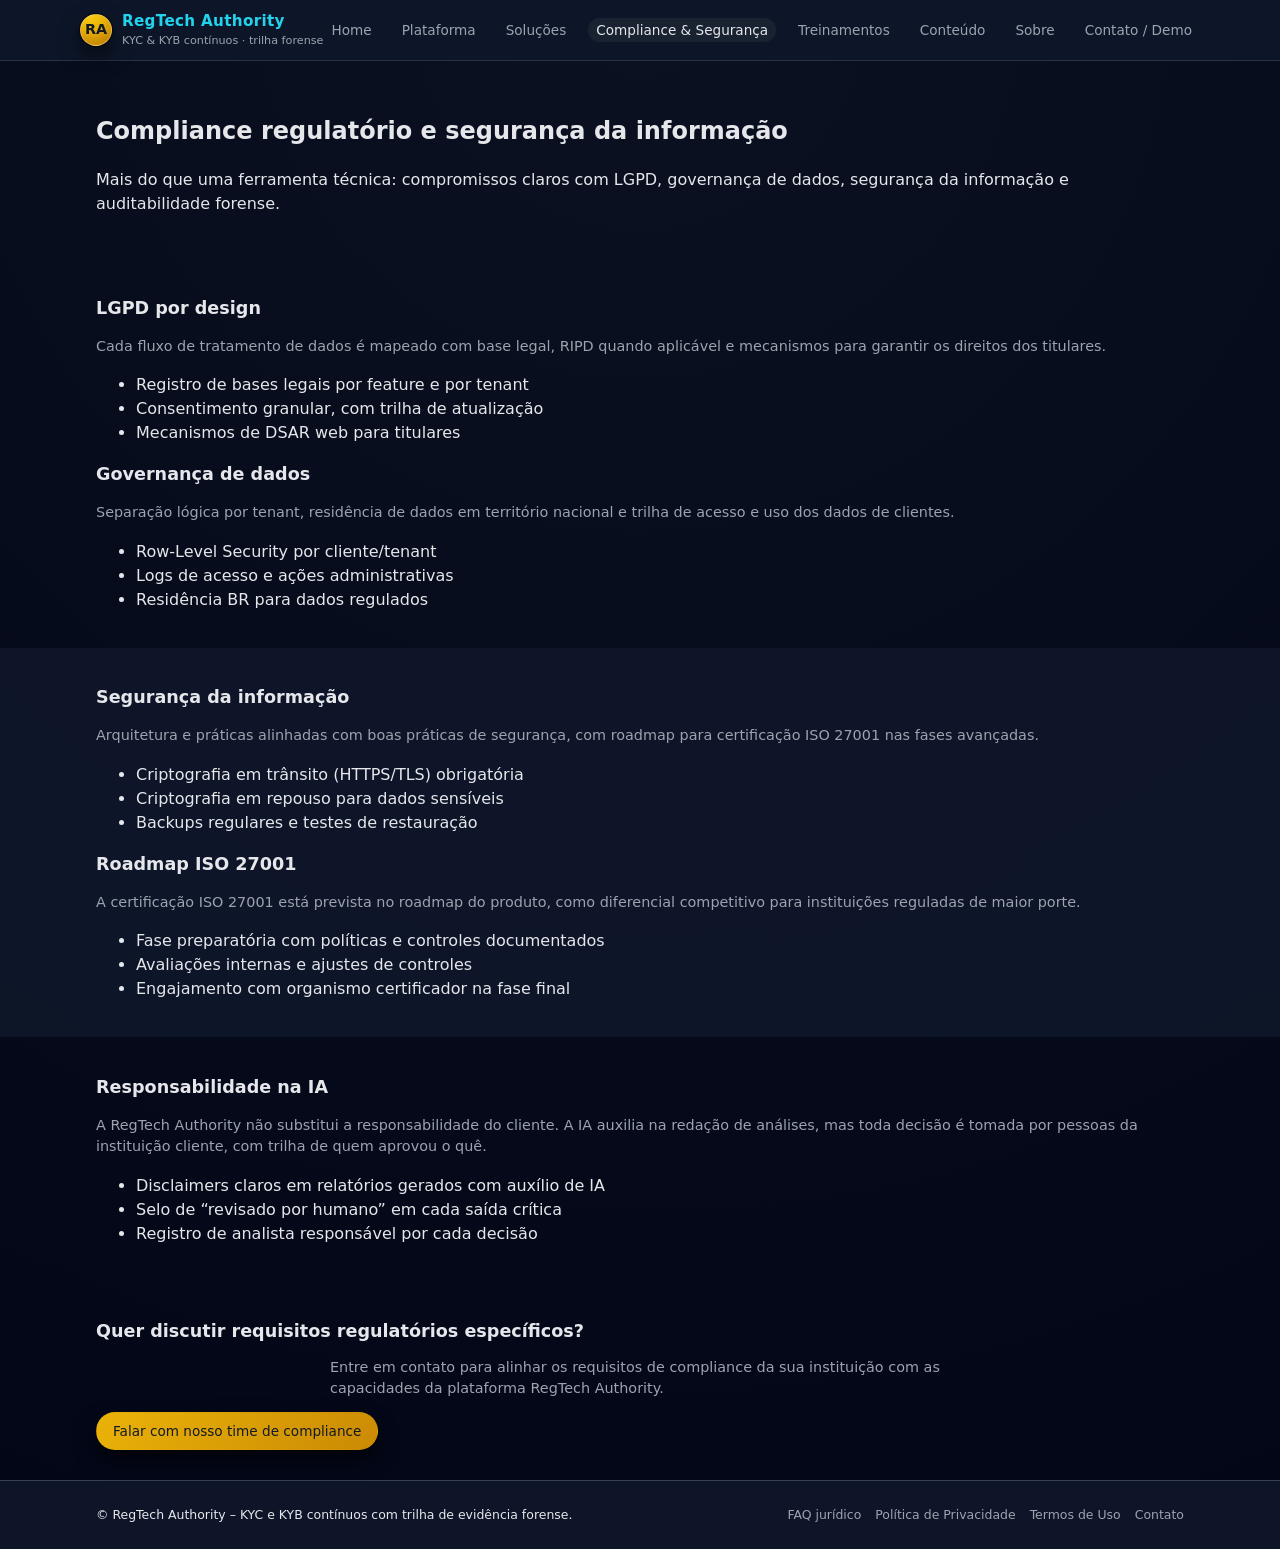
==== compliance-seguranca.html @ 7e29bc63 "Primeira versão do site RegTech Authority" ====
<!DOCTYPE html>
<html lang="pt-BR">
<head>
  <meta charset="UTF-8" />
  <title>Compliance & Segurança – RegTech Authority</title>
  <meta name="description" content="Compromissos de compliance e segurança da RegTech Authority: LGPD por design, governança de dados, segurança da informação e roadmap ISO 27001." />
  <meta name="viewport" content="width=device-width, initial-scale=1.0" />
  <link rel="stylesheet" href="assets/css/style.css" />
</head>
<body>
  <header class="site-header">
    <div class="container header-inner">
      <a href="index.html" class="brand">
        <span class="brand-mark">RA</span>
        <span class="brand-text">
          <span class="brand-title">RegTech Authority</span>
          <span class="brand-subtitle">KYC & KYB contínuos · trilha forense</span>
        </span>
      </a>
      <nav class="main-nav">
        <button class="nav-toggle" aria-label="Abrir menu" aria-expanded="false">☰</button>
        <ul class="nav-list">
          <li><a href="index.html">Home</a></li>
          <li><a href="plataforma.html">Plataforma</a></li>
          <li><a href="solucoes.html">Soluções</a></li>
          <li><a href="compliance-seguranca.html" class="active">Compliance & Segurança</a></li>
          <li><a href="treinamentos.html">Treinamentos</a></li>
          <li><a href="conteudo.html">Conteúdo</a></li>
          <li><a href="sobre.html">Sobre</a></li>
          <li><a href="contato.html">Contato / Demo</a></li>
        </ul>
      </nav>
    </div>
  </header>

  <main>
    <section class="hero hero-subpage">
      <div class="container">
        <h1>Compliance regulatório e segurança da informação</h1>
        <p>
          Mais do que uma ferramenta técnica: compromissos claros com LGPD,
          governança de dados, segurança da informação e auditabilidade forense.
        </p>
      </div>
    </section>

    <section class="section">
      <div class="container grid-2">
        <div>
          <h2>LGPD por design</h2>
          <p>
            Cada fluxo de tratamento de dados é mapeado com base legal, RIPD quando aplicável
            e mecanismos para garantir os direitos dos titulares.
          </p>
          <ul class="checklist">
            <li>Registro de bases legais por feature e por tenant</li>
            <li>Consentimento granular, com trilha de atualização</li>
            <li>Mecanismos de DSAR web para titulares</li>
          </ul>
        </div>
        <div>
          <h2>Governança de dados</h2>
          <p>
            Separação lógica por tenant, residência de dados em território nacional
            e trilha de acesso e uso dos dados de clientes.
          </p>
          <ul class="checklist">
            <li>Row-Level Security por cliente/tenant</li>
            <li>Logs de acesso e ações administrativas</li>
            <li>Residência BR para dados regulados</li>
          </ul>
        </div>
      </div>
    </section>

    <section class="section section-alt">
      <div class="container grid-2">
        <div>
          <h2>Segurança da informação</h2>
          <p>
            Arquitetura e práticas alinhadas com boas práticas de segurança,
            com roadmap para certificação ISO 27001 nas fases avançadas.
          </p>
          <ul class="checklist">
            <li>Criptografia em trânsito (HTTPS/TLS) obrigatória</li>
            <li>Criptografia em repouso para dados sensíveis</li>
            <li>Backups regulares e testes de restauração</li>
          </ul>
        </div>
        <div>
          <h2>Roadmap ISO 27001</h2>
          <p>
            A certificação ISO 27001 está prevista no roadmap do produto, como
            diferencial competitivo para instituições reguladas de maior porte.
          </p>
          <ul class="checklist">
            <li>Fase preparatória com políticas e controles documentados</li>
            <li>Avaliações internas e ajustes de controles</li>
            <li>Engajamento com organismo certificador na fase final</li>
          </ul>
        </div>
      </div>
    </section>

    <section class="section">
      <div class="container">
        <h2>Responsabilidade na IA</h2>
        <p>
          A RegTech Authority não substitui a responsabilidade do cliente.
          A IA auxilia na redação de análises, mas toda decisão é tomada
          por pessoas da instituição cliente, com trilha de quem aprovou o quê.
        </p>
        <ul class="checklist">
          <li>Disclaimers claros em relatórios gerados com auxílio de IA</li>
          <li>Selo de “revisado por humano” em cada saída crítica</li>
          <li>Registro de analista responsável por cada decisão</li>
        </ul>
      </div>
    </section>

    <section class="section section-cta">
      <div class="container">
        <h2>Quer discutir requisitos regulatórios específicos?</h2>
        <p>
          Entre em contato para alinhar os requisitos de compliance da sua instituição
          com as capacidades da plataforma RegTech Authority.
        </p>
        <a href="contato.html" class="btn btn-primary">Falar com nosso time de compliance</a>
      </div>
    </section>
  </main>

  <footer class="site-footer">
    <div class="container footer-inner">
      <div class="footer-left">
        <p>&copy; RegTech Authority – KYC e KYB contínuos com trilha de evidência forense.</p>
      </div>
      <div class="footer-right">
        <a href="faq-juridico.html">FAQ jurídico</a>
        <a href="privacidade.html">Política de Privacidade</a>
        <a href="termos.html">Termos de Uso</a>
        <a href="contato.html">Contato</a>
      </div>
    </div>
  </footer>

  <script src="assets/js/main.js"></script>
</body>
</html>
---- assets/css/style.css ----
:root {
  --bg-main: #020617;          /* fundo geral escuro */
  --bg-card: #0b1220;
  --bg-panel: #020617;
  --navy: #0f172a;
  --teal: #22d3ee;
  --gold: #eab308;
  --gold-dark: #ca8a04;
  --text-main: #e5e7eb;
  --text-muted: #9ca3af;
  --border-soft: #1f2937;
  --radius-md: 14px;
  --radius-lg: 22px;
  --font-main: system-ui, -apple-system, BlinkMacSystemFont, "Segoe UI", sans-serif;
}

/* RESET BÁSICO */
*,
*::before,
*::after {
  box-sizing: border-box;
}

body {
  margin: 0;
  font-family: var(--font-main);
  background: radial-gradient(circle at top, #0b1120, #020617);
  color: var(--text-main);
  line-height: 1.5;
}

/* LINKS */
a {
  color: var(--teal);
  text-decoration: none;
}
a:hover {
  text-decoration: underline;
}

/* LAYOUT */
.container {
  width: 100%;
  max-width: 1120px;
  margin: 0 auto;
  padding: 0 16px;
}

/* HEADER */
.site-header {
  border-bottom: 1px solid rgba(148, 163, 184, 0.2);
  background: rgba(15, 23, 42, 0.92);
  backdrop-filter: blur(18px);
  position: sticky;
  top: 0;
  z-index: 20;
}

.header-inner {
  display: flex;
  align-items: center;
  justify-content: space-between;
  padding: 10px 0;
}

/* BRAND */
.brand {
  display: flex;
  align-items: center;
  gap: 10px;
}

.brand-mark {
  width: 32px;
  height: 32px;
  border-radius: 999px;
  border: 1px solid rgba(250, 250, 250, 0.28);
  display: flex;
  align-items: center;
  justify-content: center;
  font-size: 0.9rem;
  font-weight: 600;
  color: #111827;
  background: radial-gradient(circle at 30% 0%, #facc15, #eab308 40%, #ca8a04 80%);
  box-shadow: 0 0 0 1px rgba(0, 0, 0, 0.6), 0 10px 20px rgba(0, 0, 0, 0.6);
}

.brand-text {
  display: flex;
  flex-direction: column;
}

.brand-title {
  font-size: 0.95rem;
  font-weight: 600;
  letter-spacing: 0.02em;
}
.brand-subtitle {
  font-size: 0.7rem;
  color: var(--text-muted);
}

/* NAV */
.main-nav {
  position: relative;
}

.nav-toggle {
  display: none;
  background: none;
  border: none;
  font-size: 1.4rem;
  color: var(--text-main);
  cursor: pointer;
}

.nav-list {
  list-style: none;
  display: flex;
  gap: 14px;
  margin: 0;
  padding: 0;
  font-size: 0.85rem;
}

.nav-list a {
  padding: 4px 8px;
  border-radius: 999px;
  color: var(--text-muted);
}
.nav-list a.active {
  color: var(--text-main);
  background: rgba(31, 41, 55, 0.7);
}

/* HERO */
.hero {
  padding: 32px 0 26px;
}

.hero-inner {
  display: grid;
  grid-template-columns: minmax(0, 2.1fr) minmax(0, 1.9fr);
  gap: 28px;
  align-items: stretch;
}

.hero-kicker {
  font-size: 0.75rem;
  letter-spacing: 0.14em;
  text-transform: uppercase;
  color: var(--text-muted);
}

.hero-text h1 {
  font-size: 1.7rem;
  line-height: 1.3;
  margin: 10px 0 10px;
}

.hero-highlight {
  color: var(--teal);
  font-weight: 600;
  display: block;
}

.hero-lead {
  font-size: 0.9rem;
  color: var(--text-muted);
}

.hero-actions {
  display: flex;
  flex-wrap: wrap;
  gap: 10px;
  margin-top: 12px;
  margin-bottom: 6px;
}

.hero-microcopy {
  font-size: 0.78rem;
  color: var(--text-muted);
}

/* BOTÕES */
.btn {
  display: inline-flex;
  align-items: center;
  justify-content: center;
  gap: 6px;
  padding: 8px 16px;
  border-radius: 999px;
  border: 1px solid transparent;
  font-size: 0.85rem;
  font-weight: 500;
  cursor: pointer;
  transition: all 0.15s ease-out;
  text-decoration: none;
}

.btn-primary {
  background: linear-gradient(135deg, var(--gold), var(--gold-dark));
  color: #111827;
  box-shadow: 0 10px 20px rgba(0, 0, 0, 0.6);
}
.btn-primary:hover {
  filter: brightness(1.02);
  transform: translateY(-1px);
  text-decoration: none;
}

.btn-secondary {
  background: rgba(15, 23, 42, 0.85);
  color: var(--text-main);
  border-color: rgba(148, 163, 184, 0.5);
}
.btn-secondary:hover {
  background: rgba(15, 23, 42, 1);
  text-decoration: none;
}

/* HERO VISUAL / PAINEL */
.hero-visual {
  display: flex;
  align-items: stretch;
  justify-content: flex-end;
}

.panel {
  width: 100%;
  border-radius: var(--radius-lg);
  background: radial-gradient(circle at top left, #020617, #0b1220);
  border: 1px solid rgba(148, 163, 184, 0.5);
  box-shadow: 0 18px 40px rgba(0, 0, 0, 0.7);
  padding: 14px 14px 12px;
}

.panel-header {
  display: flex;
  justify-content: space-between;
  align-items: center;
  margin-bottom: 10px;
}

.panel-title {
  font-size: 0.85rem;
  color: var(--text-muted);
}

.panel-badge {
  font-size: 0.7rem;
  padding: 3px 10px;
  border-radius: 999px;
  border: 1px solid rgba(148, 163, 184, 0.7);
  color: var(--text-muted);
}

.panel-metrics {
  display: grid;
  grid-template-columns: repeat(2, minmax(0, 1fr));
  gap: 10px;
  margin-bottom: 12px;
}

.metric {
  padding: 8px 9px;
  border-radius: 10px;
  background: rgba(15, 23, 42, 0.95);
  border: 1px solid rgba(31, 41, 55, 0.9);
}

.metric-label {
  font-size: 0.7rem;
  color: var(--text-muted);
}
.metric-value {
  display: block;
  margin-top: 4px;
  font-size: 0.95rem;
  font-weight: 600;
}
.metric-alert {
  color: #f97316;
}

.panel-body {
  margin-top: 4px;
}

.panel-subtitle {
  font-size: 0.8rem;
  margin-bottom: 6px;
}

.timeline {
  list-style: none;
  margin: 0;
  padding: 0;
  border-left: 1px solid rgba(55, 65, 81, 0.8);
  padding-left: 10px;
}
.timeline li {
  margin-bottom: 6px;
  padding-left: 6px;
  position: relative;
  font-size: 0.78rem;
}
.timeline li::before {
  content: "";
  position: absolute;
  left: -5px;
  top: 3px;
  width: 7px;
  height: 7px;
  border-radius: 999px;
  background: var(--teal);
}
.time {
  display: block;
  color: var(--text-muted);
}
.event {
  display: block;
}

.badge-human {
  display: inline-flex;
  align-items: center;
  gap: 6px;
  font-size: 0.75rem;
  padding: 4px 10px;
  border-radius: 999px;
  background: rgba(6, 78, 59, 0.4);
  color: #a7f3d0;
  border: 1px solid rgba(45, 212, 191, 0.8);
  margin-top: 6px;
}

/* SEÇÕES */
.section {
  padding: 22px 0 20px;
}
.section-alt {
  background: rgba(15, 23, 42, 0.9);
}

.section h2 {
  font-size: 1.1rem;
  margin-bottom: 12px;
}
.section p {
  font-size: 0.9rem;
  color: var(--text-muted);
}

/* GRID DE CARDS */
.grid-3 {
  display: grid;
  grid-template-columns: repeat(3, minmax(0, 1fr));
  gap: 16px;
}

.card {
  padding: 12px 14px;
  border-radius: var(--radius-md);
  background: rgba(15, 23, 42, 0.95);
  border: 1px solid rgba(31, 41, 55, 0.9);
}
.card h3 {
  margin-top: 0;
  font-size: 0.9rem;
}
.card p {
  font-size: 0.8rem;
  color: var(--text-muted);
}

/* LISTAS */
.segment-list,
.steps {
  padding-left: 20px;
  font-size: 0.9rem;
}
.segment-list li,
.steps li {
  margin-bottom: 4px;
}

/* CTA FINAL */
.section-cta p {
  max-width: 620px;
  margin: 0 auto 12px;
  font-size: 0.9rem;
}

/* FOOTER */
.site-footer {
  border-top: 1px solid rgba(148, 163, 184, 0.3);
  background: rgba(15, 23, 42, 0.95);
  padding: 12px 0;
  margin-top: 10px;
}

.footer-inner {
  display: flex;
  justify-content: space-between;
  align-items: center;
  gap: 16px;
  font-size: 0.78rem;
}
.footer-right a {
  margin-left: 10px;
  color: var(--text-muted);
}

/* RESPONSIVO */
@media (max-width: 768px) {
  .hero-inner {
    grid-template-columns: 1fr;
  }

  .hero {
    padding-top: 26px;
  }

  .hero-visual {
    margin-top: 16px;
  }

  .panel-metrics {
    grid-template-columns: 1fr;
  }

  .grid-3 {
    grid-template-columns: 1fr;
  }

  .nav-toggle {
    display: inline-block;
  }

  .nav-list {
    position: absolute;
    top: 120%;
    right: 0;
    background: rgba(15, 23, 42, 0.98);
    flex-direction: column;
    align-items: flex-start;
    padding: 10px 18px;
    border-radius: 14px;
    border: 1px solid rgba(148, 163, 184, 0.5);
    display: none;
    z-index: 10;
  }

  .nav-list.show {
    display: flex;
  }
}
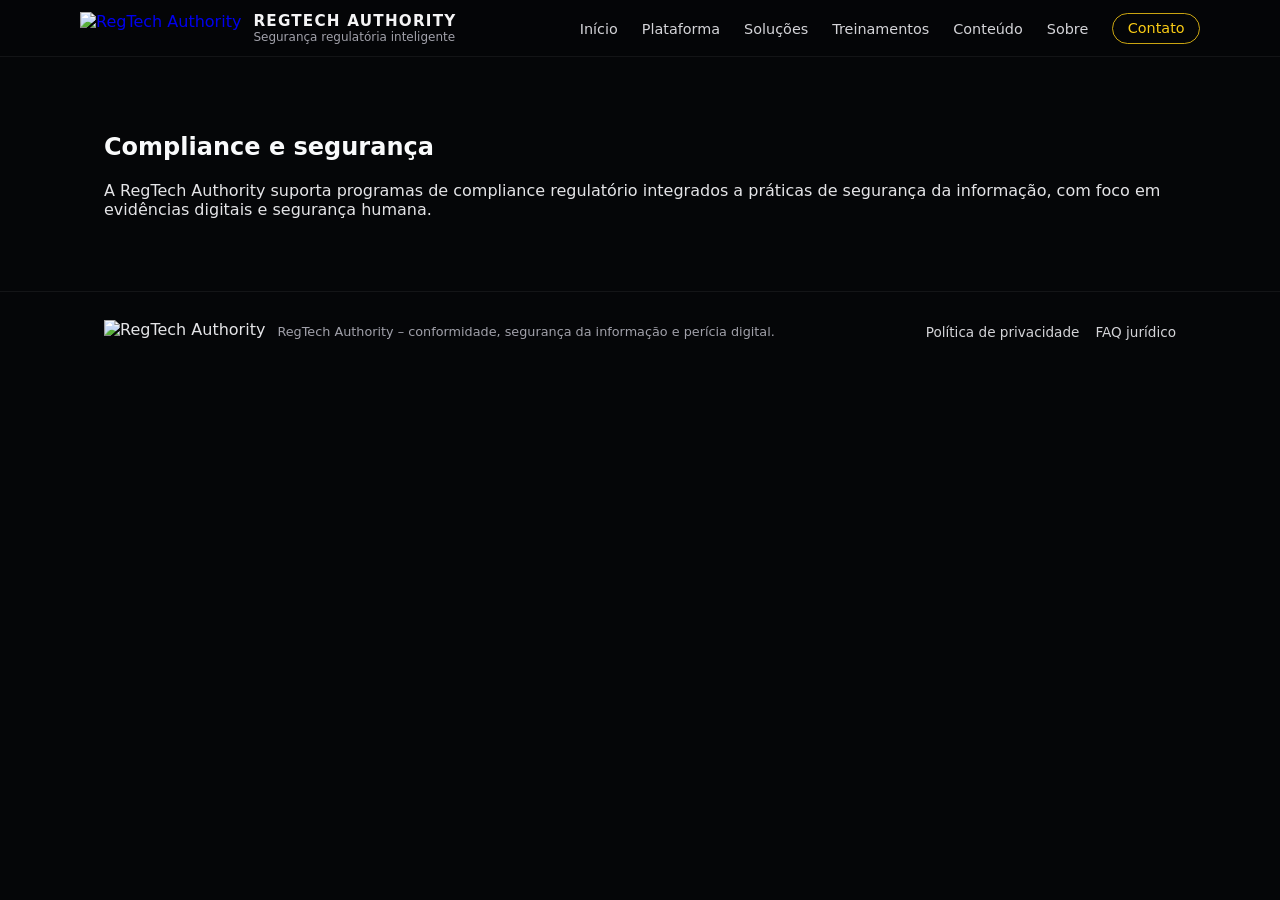
==== commit 33d89549: "Refatora HTML, CSS e adiciona logo e favicon em todas as páginas" ====
--- a/compliance-seguranca.html
+++ b/compliance-seguranca.html
@@ -1,145 +1,66 @@
 <!DOCTYPE html>
 <html lang="pt-BR">
 <head>
-  <meta charset="UTF-8" />
-  <title>Compliance & Segurança – RegTech Authority</title>
-  <meta name="description" content="Compromissos de compliance e segurança da RegTech Authority: LGPD por design, governança de dados, segurança da informação e roadmap ISO 27001." />
-  <meta name="viewport" content="width=device-width, initial-scale=1.0" />
+  <meta charset="utf-8" />
+  <meta name="viewport" content="width=device-width, initial-scale=1" />
+
+  <title>Compliance e segurança – RegTech Authority</title>
+  <meta name="description" content="Página da RegTech Authority dedicada a compliance regulatório e segurança da informação em ambientes corporativos." />
+
+  <link rel="icon" type="image/png" href="assets/images/favicon.png" />
+  <link rel="shortcut icon" href="assets/images/favicon.png" />
+
   <link rel="stylesheet" href="assets/css/style.css" />
 </head>
-<body>
+<body id="top">
   <header class="site-header">
     <div class="container header-inner">
       <a href="index.html" class="brand">
-        <span class="brand-mark">RA</span>
-        <span class="brand-text">
+        <img src="assets/images/logo.png" alt="RegTech Authority" class="brand-logo" />
+        <div class="brand-text">
           <span class="brand-title">RegTech Authority</span>
-          <span class="brand-subtitle">KYC & KYB contínuos · trilha forense</span>
-        </span>
+          <span class="brand-subtitle">Segurança regulatória inteligente</span>
+        </div>
       </a>
+
       <nav class="main-nav">
-        <button class="nav-toggle" aria-label="Abrir menu" aria-expanded="false">☰</button>
-        <ul class="nav-list">
-          <li><a href="index.html">Home</a></li>
+        <ul>
+          <li><a href="index.html">Início</a></li>
           <li><a href="plataforma.html">Plataforma</a></li>
           <li><a href="solucoes.html">Soluções</a></li>
-          <li><a href="compliance-seguranca.html" class="active">Compliance & Segurança</a></li>
           <li><a href="treinamentos.html">Treinamentos</a></li>
           <li><a href="conteudo.html">Conteúdo</a></li>
           <li><a href="sobre.html">Sobre</a></li>
-          <li><a href="contato.html">Contato / Demo</a></li>
+          <li><a href="contato.html" class="nav-cta">Contato</a></li>
         </ul>
       </nav>
     </div>
   </header>
 
   <main>
-    <section class="hero hero-subpage">
-      <div class="container">
-        <h1>Compliance regulatório e segurança da informação</h1>
-        <p>
-          Mais do que uma ferramenta técnica: compromissos claros com LGPD,
-          governança de dados, segurança da informação e auditabilidade forense.
-        </p>
-      </div>
-    </section>
-
-    <section class="section">
-      <div class="container grid-2">
-        <div>
-          <h2>LGPD por design</h2>
-          <p>
-            Cada fluxo de tratamento de dados é mapeado com base legal, RIPD quando aplicável
-            e mecanismos para garantir os direitos dos titulares.
-          </p>
-          <ul class="checklist">
-            <li>Registro de bases legais por feature e por tenant</li>
-            <li>Consentimento granular, com trilha de atualização</li>
-            <li>Mecanismos de DSAR web para titulares</li>
-          </ul>
-        </div>
-        <div>
-          <h2>Governança de dados</h2>
-          <p>
-            Separação lógica por tenant, residência de dados em território nacional
-            e trilha de acesso e uso dos dados de clientes.
-          </p>
-          <ul class="checklist">
-            <li>Row-Level Security por cliente/tenant</li>
-            <li>Logs de acesso e ações administrativas</li>
-            <li>Residência BR para dados regulados</li>
-          </ul>
-        </div>
-      </div>
-    </section>
-
-    <section class="section section-alt">
-      <div class="container grid-2">
-        <div>
-          <h2>Segurança da informação</h2>
-          <p>
-            Arquitetura e práticas alinhadas com boas práticas de segurança,
-            com roadmap para certificação ISO 27001 nas fases avançadas.
-          </p>
-          <ul class="checklist">
-            <li>Criptografia em trânsito (HTTPS/TLS) obrigatória</li>
-            <li>Criptografia em repouso para dados sensíveis</li>
-            <li>Backups regulares e testes de restauração</li>
-          </ul>
-        </div>
-        <div>
-          <h2>Roadmap ISO 27001</h2>
-          <p>
-            A certificação ISO 27001 está prevista no roadmap do produto, como
-            diferencial competitivo para instituições reguladas de maior porte.
-          </p>
-          <ul class="checklist">
-            <li>Fase preparatória com políticas e controles documentados</li>
-            <li>Avaliações internas e ajustes de controles</li>
-            <li>Engajamento com organismo certificador na fase final</li>
-          </ul>
-        </div>
-      </div>
-    </section>
-
     <section class="section">
       <div class="container">
-        <h2>Responsabilidade na IA</h2>
+        <h1>Compliance e segurança</h1>
         <p>
-          A RegTech Authority não substitui a responsabilidade do cliente.
-          A IA auxilia na redação de análises, mas toda decisão é tomada
-          por pessoas da instituição cliente, com trilha de quem aprovou o quê.
+          A RegTech Authority suporta programas de compliance regulatório integrados
+          a práticas de segurança da informação, com foco em evidências digitais
+          e segurança humana.
         </p>
-        <ul class="checklist">
-          <li>Disclaimers claros em relatórios gerados com auxílio de IA</li>
-          <li>Selo de “revisado por humano” em cada saída crítica</li>
-          <li>Registro de analista responsável por cada decisão</li>
-        </ul>
-      </div>
-    </section>
-
-    <section class="section section-cta">
-      <div class="container">
-        <h2>Quer discutir requisitos regulatórios específicos?</h2>
-        <p>
-          Entre em contato para alinhar os requisitos de compliance da sua instituição
-          com as capacidades da plataforma RegTech Authority.
-        </p>
-        <a href="contato.html" class="btn btn-primary">Falar com nosso time de compliance</a>
       </div>
     </section>
   </main>
 
   <footer class="site-footer">
     <div class="container footer-inner">
-      <div class="footer-left">
-        <p>&copy; RegTech Authority – KYC e KYB contínuos com trilha de evidência forense.</p>
+      <div class="footer-brand">
+        <img src="assets/images/logo.png" alt="RegTech Authority" class="footer-logo" />
+        <p class="footer-note">
+          RegTech Authority – conformidade, segurança da informação e perícia digital.
+        </p>
       </div>
-      <div class="footer-right">
+      <div class="footer-links">
+        <a href="privacidade.html">Política de privacidade</a>
         <a href="faq-juridico.html">FAQ jurídico</a>
-        <a href="privacidade.html">Política de Privacidade</a>
-        <a href="termos.html">Termos de Uso</a>
-        <a href="contato.html">Contato</a>
       </div>
     </div>
   </footer>
--- a/assets/css/style.css
+++ b/assets/css/style.css
@@ -1,88 +1,66 @@
-:root {
-  --bg-main: #020617;          /* fundo geral escuro */
-  --bg-card: #0b1220;
-  --bg-panel: #020617;
-  --navy: #0f172a;
-  --teal: #22d3ee;
-  --gold: #eab308;
-  --gold-dark: #ca8a04;
-  --text-main: #e5e7eb;
-  --text-muted: #9ca3af;
-  --border-soft: #1f2937;
-  --radius-md: 14px;
-  --radius-lg: 22px;
-  --font-main: system-ui, -apple-system, BlinkMacSystemFont, "Segoe UI", sans-serif;
-}
-
-/* RESET BÁSICO */
+/* ============================
+   RESET
+============================ */
 *,
 *::before,
 *::after {
   box-sizing: border-box;
 }
 
+html {
+  scroll-behavior: smooth;
+}
+
 body {
   margin: 0;
-  font-family: var(--font-main);
-  background: radial-gradient(circle at top, #0b1120, #020617);
-  color: var(--text-main);
-  line-height: 1.5;
-}
-
-/* LINKS */
-a {
-  color: var(--teal);
-  text-decoration: none;
-}
-a:hover {
-  text-decoration: underline;
-}
-
-/* LAYOUT */
+  font-family: system-ui, -apple-system, BlinkMacSystemFont, "Segoe UI", sans-serif;
+  background-color: #050608;
+  color: #e4e4e7;
+}
+
+/* ============================
+   LAYOUT BASE
+============================ */
 .container {
-  width: 100%;
   max-width: 1120px;
+  padding: 0 1.5rem;
   margin: 0 auto;
-  padding: 0 16px;
-}
-
-/* HEADER */
+}
+
+.section {
+  padding: 3.5rem 0;
+}
+
+/* ============================
+   HEADER + LOGO
+============================ */
 .site-header {
-  border-bottom: 1px solid rgba(148, 163, 184, 0.2);
-  background: rgba(15, 23, 42, 0.92);
-  backdrop-filter: blur(18px);
   position: sticky;
   top: 0;
-  z-index: 20;
+  z-index: 100;
+  background: rgba(5, 6, 8, 0.98);
+  border-bottom: 1px solid rgba(255, 255, 255, 0.06);
+  backdrop-filter: blur(12px);
 }
 
 .header-inner {
   display: flex;
   align-items: center;
   justify-content: space-between;
-  padding: 10px 0;
-}
-
-/* BRAND */
+  padding: 0.75rem 0;
+}
+
 .brand {
-  display: flex;
-  align-items: center;
-  gap: 10px;
-}
-
-.brand-mark {
-  width: 32px;
+  display: inline-flex;
+  align-items: center;
+  gap: 0.75rem;
+  text-decoration: none;
+}
+
+.brand-logo {
   height: 32px;
-  border-radius: 999px;
-  border: 1px solid rgba(250, 250, 250, 0.28);
-  display: flex;
-  align-items: center;
-  justify-content: center;
-  font-size: 0.9rem;
-  font-weight: 600;
-  color: #111827;
-  background: radial-gradient(circle at 30% 0%, #facc15, #eab308 40%, #ca8a04 80%);
-  box-shadow: 0 0 0 1px rgba(0, 0, 0, 0.6), 0 10px 20px rgba(0, 0, 0, 0.6);
+  width: auto;
+  display: block;
 }
 
 .brand-text {
@@ -93,367 +71,313 @@
 .brand-title {
   font-size: 0.95rem;
   font-weight: 600;
-  letter-spacing: 0.02em;
-}
+  letter-spacing: 0.08em;
+  text-transform: uppercase;
+  color: #f4f4f5;
+}
+
 .brand-subtitle {
-  font-size: 0.7rem;
-  color: var(--text-muted);
-}
-
-/* NAV */
-.main-nav {
-  position: relative;
-}
-
-.nav-toggle {
-  display: none;
-  background: none;
-  border: none;
-  font-size: 1.4rem;
-  color: var(--text-main);
-  cursor: pointer;
-}
-
-.nav-list {
-  list-style: none;
-  display: flex;
-  gap: 14px;
+  font-size: 0.75rem;
+  color: #a1a1aa;
+}
+
+/* Navegação */
+.main-nav ul {
   margin: 0;
   padding: 0;
-  font-size: 0.85rem;
-}
-
-.nav-list a {
-  padding: 4px 8px;
+  list-style: none;
+  display: flex;
+  gap: 1.5rem;
+}
+
+.main-nav a {
+  text-decoration: none;
+  font-size: 0.9rem;
+  color: #d4d4d8;
+  transition: color 0.15s ease;
+}
+
+.main-nav a:hover {
+  color: #facc15;
+}
+
+.main-nav .nav-cta {
+  padding: 0.4rem 0.9rem;
   border-radius: 999px;
-  color: var(--text-muted);
-}
-.nav-list a.active {
-  color: var(--text-main);
-  background: rgba(31, 41, 55, 0.7);
-}
-
-/* HERO */
+  border: 1px solid rgba(250, 204, 21, 0.8);
+  color: #facc15;
+}
+
+.main-nav .nav-cta:hover {
+  background: rgba(250, 204, 21, 0.12);
+}
+
+.main-nav .nav-active {
+  color: #facc15;
+}
+
+@media (max-width: 768px) {
+  .header-inner {
+    flex-direction: column;
+    align-items: flex-start;
+    gap: 0.75rem;
+  }
+
+  .main-nav ul {
+    flex-wrap: wrap;
+    row-gap: 0.5rem;
+  }
+}
+
+/* ============================
+   HERO
+============================ */
 .hero {
-  padding: 32px 0 26px;
+  padding: 3.5rem 0 3rem;
 }
 
 .hero-inner {
   display: grid;
-  grid-template-columns: minmax(0, 2.1fr) minmax(0, 1.9fr);
-  gap: 28px;
-  align-items: stretch;
-}
-
-.hero-kicker {
+  gap: 2.5rem;
+}
+
+@media (min-width: 900px) {
+  .hero-inner {
+    grid-template-columns: 3fr 2fr;
+    align-items: center;
+  }
+}
+
+.hero h1 {
+  margin: 0 0 1rem;
+  font-size: 2rem;
+  line-height: 1.25;
+  color: #f9fafb;
+}
+
+.hero-subtitle {
+  margin: 0 0 1.5rem;
+  font-size: 1rem;
+  color: #a1a1aa;
+}
+
+.hero-actions {
+  display: flex;
+  flex-wrap: wrap;
+  gap: 0.75rem;
+}
+
+/* Card lateral */
+.hero-highlight {
+  display: flex;
+  justify-content: flex-start;
+}
+
+.metric-card {
+  background: radial-gradient(circle at top left, rgba(250, 204, 21, 0.16), #09090b);
+  border-radius: 1.25rem;
+  padding: 1.5rem;
+  border: 1px solid rgba(250, 204, 21, 0.35);
+  max-width: 320px;
+}
+
+.metric-label {
   font-size: 0.75rem;
-  letter-spacing: 0.14em;
   text-transform: uppercase;
-  color: var(--text-muted);
-}
-
-.hero-text h1 {
-  font-size: 1.7rem;
-  line-height: 1.3;
-  margin: 10px 0 10px;
-}
-
-.hero-highlight {
-  color: var(--teal);
+  letter-spacing: 0.12em;
+  color: #facc15;
+}
+
+.metric-value {
+  display: block;
+  margin-top: 0.3rem;
+  font-size: 1.1rem;
   font-weight: 600;
-  display: block;
-}
-
-.hero-lead {
-  font-size: 0.9rem;
-  color: var(--text-muted);
-}
-
-.hero-actions {
-  display: flex;
-  flex-wrap: wrap;
-  gap: 10px;
-  margin-top: 12px;
-  margin-bottom: 6px;
-}
-
-.hero-microcopy {
-  font-size: 0.78rem;
-  color: var(--text-muted);
-}
-
-/* BOTÕES */
+  color: #f9fafb;
+}
+
+.metric-text {
+  margin-top: 0.75rem;
+  font-size: 0.9rem;
+  color: #d4d4d8;
+}
+
+/* ============================
+   BOTÕES
+============================ */
 .btn {
   display: inline-flex;
   align-items: center;
   justify-content: center;
-  gap: 6px;
-  padding: 8px 16px;
+  padding: 0.55rem 1.2rem;
   border-radius: 999px;
+  font-size: 0.9rem;
+  font-weight: 500;
   border: 1px solid transparent;
-  font-size: 0.85rem;
-  font-weight: 500;
   cursor: pointer;
-  transition: all 0.15s ease-out;
   text-decoration: none;
 }
 
 .btn-primary {
-  background: linear-gradient(135deg, var(--gold), var(--gold-dark));
+  background: #facc15;
   color: #111827;
-  box-shadow: 0 10px 20px rgba(0, 0, 0, 0.6);
-}
+  border-color: #facc15;
+}
+
 .btn-primary:hover {
-  filter: brightness(1.02);
-  transform: translateY(-1px);
-  text-decoration: none;
-}
-
-.btn-secondary {
-  background: rgba(15, 23, 42, 0.85);
-  color: var(--text-main);
-  border-color: rgba(148, 163, 184, 0.5);
-}
-.btn-secondary:hover {
-  background: rgba(15, 23, 42, 1);
-  text-decoration: none;
-}
-
-/* HERO VISUAL / PAINEL */
-.hero-visual {
-  display: flex;
-  align-items: stretch;
-  justify-content: flex-end;
-}
-
-.panel {
-  width: 100%;
-  border-radius: var(--radius-lg);
-  background: radial-gradient(circle at top left, #020617, #0b1220);
-  border: 1px solid rgba(148, 163, 184, 0.5);
-  box-shadow: 0 18px 40px rgba(0, 0, 0, 0.7);
-  padding: 14px 14px 12px;
-}
-
-.panel-header {
-  display: flex;
-  justify-content: space-between;
-  align-items: center;
-  margin-bottom: 10px;
-}
-
-.panel-title {
-  font-size: 0.85rem;
-  color: var(--text-muted);
-}
-
-.panel-badge {
-  font-size: 0.7rem;
-  padding: 3px 10px;
-  border-radius: 999px;
-  border: 1px solid rgba(148, 163, 184, 0.7);
-  color: var(--text-muted);
-}
-
-.panel-metrics {
-  display: grid;
-  grid-template-columns: repeat(2, minmax(0, 1fr));
-  gap: 10px;
-  margin-bottom: 12px;
-}
-
-.metric {
-  padding: 8px 9px;
-  border-radius: 10px;
-  background: rgba(15, 23, 42, 0.95);
-  border: 1px solid rgba(31, 41, 55, 0.9);
-}
-
-.metric-label {
-  font-size: 0.7rem;
-  color: var(--text-muted);
-}
-.metric-value {
-  display: block;
-  margin-top: 4px;
-  font-size: 0.95rem;
-  font-weight: 600;
-}
-.metric-alert {
-  color: #f97316;
-}
-
-.panel-body {
-  margin-top: 4px;
-}
-
-.panel-subtitle {
-  font-size: 0.8rem;
-  margin-bottom: 6px;
-}
-
-.timeline {
-  list-style: none;
-  margin: 0;
-  padding: 0;
-  border-left: 1px solid rgba(55, 65, 81, 0.8);
-  padding-left: 10px;
-}
-.timeline li {
-  margin-bottom: 6px;
-  padding-left: 6px;
-  position: relative;
-  font-size: 0.78rem;
-}
-.timeline li::before {
-  content: "";
-  position: absolute;
-  left: -5px;
-  top: 3px;
-  width: 7px;
-  height: 7px;
-  border-radius: 999px;
-  background: var(--teal);
-}
-.time {
-  display: block;
-  color: var(--text-muted);
-}
-.event {
-  display: block;
-}
-
-.badge-human {
-  display: inline-flex;
-  align-items: center;
-  gap: 6px;
-  font-size: 0.75rem;
-  padding: 4px 10px;
-  border-radius: 999px;
-  background: rgba(6, 78, 59, 0.4);
-  color: #a7f3d0;
-  border: 1px solid rgba(45, 212, 191, 0.8);
-  margin-top: 6px;
-}
-
-/* SEÇÕES */
-.section {
-  padding: 22px 0 20px;
-}
-.section-alt {
-  background: rgba(15, 23, 42, 0.9);
-}
-
-.section h2 {
-  font-size: 1.1rem;
-  margin-bottom: 12px;
-}
-.section p {
-  font-size: 0.9rem;
-  color: var(--text-muted);
-}
-
-/* GRID DE CARDS */
+  background: #eab308;
+  border-color: #eab308;
+}
+
+.btn-outline {
+  background: transparent;
+  color: #e5e7eb;
+  border-color: rgba(228, 228, 231, 0.5);
+}
+
+.btn-outline:hover {
+  border-color: #facc15;
+  color: #facc15;
+}
+
+/* ============================
+   GRID / CARDS
+============================ */
 .grid-3 {
   display: grid;
-  grid-template-columns: repeat(3, minmax(0, 1fr));
-  gap: 16px;
+  gap: 1.5rem;
+}
+
+@media (min-width: 900px) {
+  .grid-3 {
+    grid-template-columns: repeat(3, minmax(0, 1fr));
+  }
 }
 
 .card {
-  padding: 12px 14px;
-  border-radius: var(--radius-md);
-  background: rgba(15, 23, 42, 0.95);
-  border: 1px solid rgba(31, 41, 55, 0.9);
-}
+  background: #09090b;
+  border-radius: 1rem;
+  padding: 1.25rem;
+  border: 1px solid rgba(255, 255, 255, 0.06);
+}
+
 .card h3 {
   margin-top: 0;
-  font-size: 0.9rem;
-}
+  margin-bottom: 0.5rem;
+  font-size: 1rem;
+  color: #f9fafb;
+}
+
 .card p {
+  margin: 0;
+  font-size: 0.9rem;
+  color: #d4d4d8;
+}
+
+/* ============================
+   FORMULÁRIO DE CONTATO
+============================ */
+.contact-form {
+  max-width: 520px;
+}
+
+.form-row {
+  margin-bottom: 1rem;
+}
+
+.form-row label {
+  display: block;
+  margin-bottom: 0.3rem;
+  font-size: 0.85rem;
+  color: #d4d4d8;
+}
+
+.form-row input,
+.form-row textarea {
+  width: 100%;
+  padding: 0.55rem 0.7rem;
+  border-radius: 0.5rem;
+  border: 1px solid rgba(255, 255, 255, 0.08);
+  background: #09090b;
+  color: #f9fafb;
+  font-size: 0.9rem;
+}
+
+.form-row input:focus,
+.form-row textarea:focus {
+  outline: none;
+  border-color: rgba(250, 204, 21, 0.7);
+}
+
+.form-note {
   font-size: 0.8rem;
-  color: var(--text-muted);
-}
-
-/* LISTAS */
-.segment-list,
-.steps {
-  padding-left: 20px;
-  font-size: 0.9rem;
-}
-.segment-list li,
-.steps li {
-  margin-bottom: 4px;
-}
-
-/* CTA FINAL */
-.section-cta p {
-  max-width: 620px;
-  margin: 0 auto 12px;
-  font-size: 0.9rem;
-}
-
-/* FOOTER */
+  color: #a1a1aa;
+  margin-bottom: 1rem;
+}
+
+.form-note a {
+  color: #facc15;
+}
+
+/* ============================
+   TIPOGRAFIA
+============================ */
+h1, h2, h3, h4 {
+  color: #f9fafb;
+}
+
+h2 {
+  margin-top: 0;
+  margin-bottom: 1rem;
+  font-size: 1.4rem;
+}
+
+/* ============================
+   FOOTER
+============================ */
 .site-footer {
-  border-top: 1px solid rgba(148, 163, 184, 0.3);
-  background: rgba(15, 23, 42, 0.95);
-  padding: 12px 0;
-  margin-top: 10px;
+  border-top: 1px solid rgba(255, 255, 255, 0.06);
+  padding: 1.75rem 0;
+  background: #050608;
 }
 
 .footer-inner {
   display: flex;
+  flex-wrap: wrap;
+  gap: 1.5rem;
+  align-items: center;
   justify-content: space-between;
-  align-items: center;
-  gap: 16px;
-  font-size: 0.78rem;
-}
-.footer-right a {
-  margin-left: 10px;
-  color: var(--text-muted);
-}
-
-/* RESPONSIVO */
-@media (max-width: 768px) {
-  .hero-inner {
-    grid-template-columns: 1fr;
-  }
-
-  .hero {
-    padding-top: 26px;
-  }
-
-  .hero-visual {
-    margin-top: 16px;
-  }
-
-  .panel-metrics {
-    grid-template-columns: 1fr;
-  }
-
-  .grid-3 {
-    grid-template-columns: 1fr;
-  }
-
-  .nav-toggle {
-    display: inline-block;
-  }
-
-  .nav-list {
-    position: absolute;
-    top: 120%;
-    right: 0;
-    background: rgba(15, 23, 42, 0.98);
-    flex-direction: column;
-    align-items: flex-start;
-    padding: 10px 18px;
-    border-radius: 14px;
-    border: 1px solid rgba(148, 163, 184, 0.5);
-    display: none;
-    z-index: 10;
-  }
-
-  .nav-list.show {
-    display: flex;
-  }
+}
+
+.footer-brand {
+  display: flex;
+  align-items: center;
+  gap: 0.75rem;
+}
+
+.footer-logo {
+  height: 24px;
+  width: auto;
+  display: block;
+}
+
+.footer-note {
+  margin: 0;
+  font-size: 0.8rem;
+  color: #a1a1aa;
+}
+
+.footer-links {
+  display: flex;
+  gap: 1rem;
+}
+
+.footer-links a {
+  font-size: 0.85rem;
+  color: #d4d4d8;
+  text-decoration: none;
+}
+
+.footer-links a:hover {
+  color: #facc15;
 }
